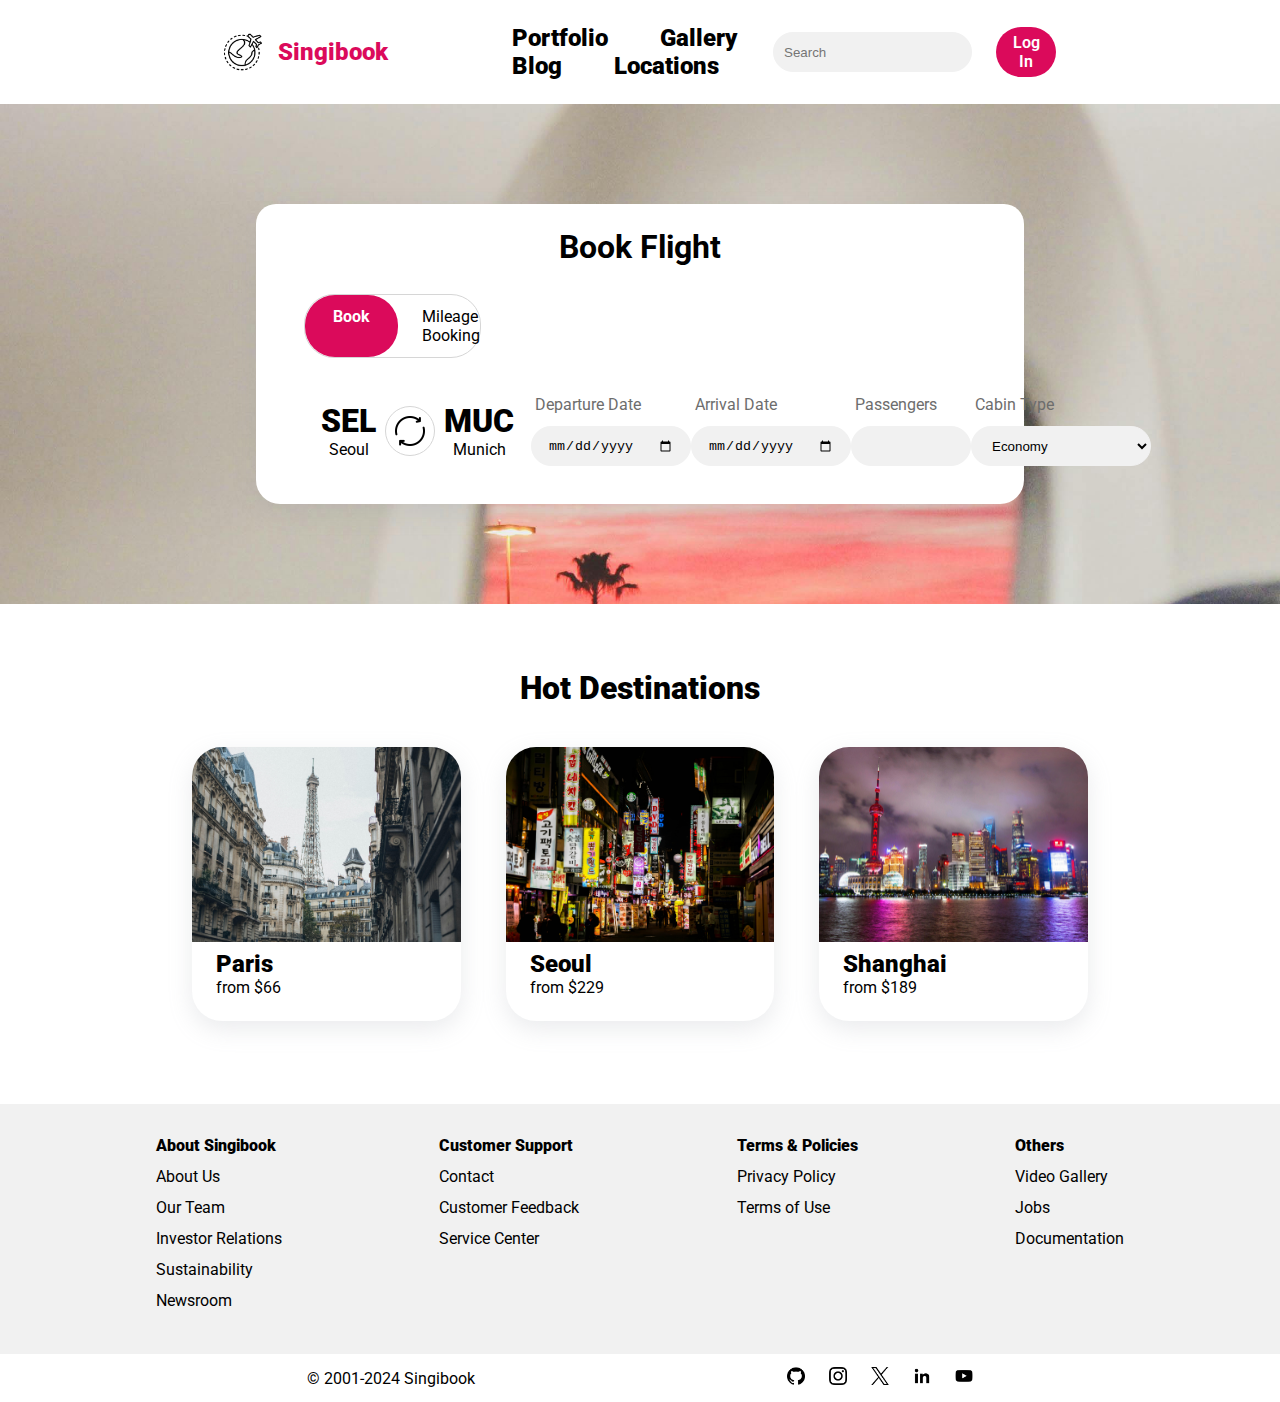
==== index.html @ e49af8c6 "Adjust home page" ====
<!DOCTYPE html>
<html lang="en">
<head>
    <meta charset="UTF-8">
    <meta name="viewport" content="width=device-width, initial-scale=1.0">
    <title>Singibook - Book your flight now!</title>
    <link rel="stylesheet" href="style.css" />
</head>
<body>
    <div class="main">
        <header class="header">
            <div class="header-wrapper">
                <a href="index.html">
                    <div class="logo">
                        <img src="img/logo.png" alt="singibook logo" height="38px">
                        <div class="logo-text">Singibook</div>
                    </div>
                </a>
                <div class="header-links">
                    <a href="/pages/portfolio.html" target="_blank" rel="noopener noreferrer">Portfolio</a>
                    <a href="/pages/gallery.html" target="_blank" rel="noopener noreferrer">Gallery</a>
                    <a href="/pages/blog.html" target="_blank" rel="noopener noreferrer">Blog</a>
                    <a href="/pages/locations.html" target="_blank" rel="noopener noreferrer">Locations</a>
                </div>
                <div class="search-section">
                    <input type="text" name="search" id="" placeholder="Search">
                    <button class="login">Log In</button>
                </div>
            </div>
        </header>
        <div class="book">
            <div class="book-wrapper">
                <div class="flag-box">
                    <button class="book-flight-flag">Book Flight</button>
                </div>
                <div class="book-window">
                    <div class="book-flight">
                        <div class="book-top">
                            <div class="toggler">
                                <div class="book-default">Book</div>
                                <a href="" class="mileage-booking">Mileage Booking</a>
                            </div>
                        </div>
                        <div class="book-bottom">
                            <div class="book-bottom-left">
                                <button class="city-out">
                                    <div class="city-out-code">SEL</div>
                                    <div class="city-out-full">Seoul</div>
                                </button>
                                <button class="swapper"><img src="img/swap.png" alt="" height="32px"></button>
                                <button class="city-in">
                                    <div class="city-in-code">MUC</div>
                                    <div class="city-in-full">Munich</div>
                                </button>
                            </div>
                            <div class="book-bottom-right">
                                <div class="departure-date">
                                    <label for="d-date">Departure Date</label>
                                    <input type="date" id="d-date">
                                </div>
                                <div class="arrival-date">
                                    <label for="a-date">Arrival Date</label>
                                    <input type="date" id="a-date">
                                </div>
                                <div class="passengers">
                                    <label for="passengers">Passengers</label>
                                    <input type="number" id="passengers" min="1" max="9">
                                </div>
                                <div class="cabin-class">
                                    <label for="cabin">Cabin Type</label>
                                    <select name="cabin" id="cabin">
                                      <option value="javascript">Economy</option>
                                      <option value="php">First</option>
                                      <option value="java">Business</option>
                                    </select>
                                </div>
                                <button class="ticket-search"></button>
                            </div>
                        </div>
                    </div>
                    <div class="my-trips"></div>
                    <div class="check-in"></div>
                    <div class="flight-status"></div>
                </div>
            </div> 
        </div>
        <div class="notice-box">
            <div class="notice-title-top">Hot Destinations</div>
            <div class="notice-wrapper">
                <a href="https://en.wikipedia.org/wiki/Paris" target="_blank" rel="noopener noreferrer" class="notice">
                        <img src="img/paris.jpg" alt="">
                        <div class="notice-title">Paris</div>
                        <div class="notice-price">from $66</div>
                </a>
                <a href="https://en.wikipedia.org/wiki/Seoul" target="_blank" rel="noopener noreferrer" class="notice">
                        <img src="img/seoul.jpg" alt="">
                        <div class="notice-title">Seoul</div>
                        <div class="notice-price">from $229</div>
                </a>
                <a href="https://en.wikipedia.org/wiki/Shanghai" target="_blank" rel="noopener noreferrer" class="notice">
                        <img src="img/shanghai.jpeg" alt="">
                        <div class="notice-title">Shanghai</div>
                        <div class="notice-price">from $189</div>
                </a>
            </div>
        </div>
        <div class="information-box">
            <ul class="information-wrapper">
                <ul class="about-wrapper">
                    <li class="list-title">About Singibook</li>
                    <a href="pages/about.html" target="_blank" rel="noopener noreferrer"><li>About Us</li></a>
                    <a href=""><li>Our Team</li></a>
                    <a href=""><li>Investor Relations</li></a>
                    <a href=""><li>Sustainability</li></a>
                    <a href=""><li>Newsroom</li></a>
                </ul>
                <ul class="cs-wrapper">
                    <li class="list-title">Customer Support</li>
                    <a href="pages/contact.html" target="_blank" rel="noopener noreferrer"><li>Contact</li></a>
                    <a href=""><li>Customer Feedback</li></a>
                    <a href=""><li>Service Center</li></a>
                </ul>
                <ul class="tos-wrapper">
                    <li class="list-title">Terms & Policies</li>
                    <a href=""><li>Privacy Policy</li></a>
                    <a href=""><li>Terms of Use</li></a>
                </ul>
                <ul class="other-wrapper">
                    <li class="list-title">Others</li>
                    <a href="pages/video.html" target="_blank" rel="noopener noreferrer"><li>Video Gallery</li></a>
                    <a href=""><li>Jobs</li></a>
                    <a href=""><li>Documentation</li></a>
                </ul>
            </ul>
        </div>
        <footer class="footer">
            <div class="trademark">© 2001-2024 Singibook</div>
            <div class="social-media">
                <a href="https://github.com/mililca" target="_blank" rel="noopener noreferrer"><img src="img/github.png" alt="github logo" height="18px"></a>
                <a href="https://www.instagram.com/" target="_blank" rel="noopener noreferrer"><img src="img/instagram.png" alt="instagram logo" height="18px"></a>
                <a href="https://twitter.com/?lang=en" target="_blank" rel="noopener noreferrer"><img src="img/twitter.png" alt="twitter logo" height="18px"></a>
                <a href="https://www.linkedin.com/in/natalia-shelepova-446879180/" target="_blank" rel="noopener noreferrer"><img src="img/linkedin.png" alt="linkedin logo" height="18px"></a>
                <a href="https://www.youtube.com/" target="_blank" rel="noopener noreferrer"><img src="img/youtube.png" alt="youtube logo" height="18px"></a>
            </div>
        </footer>
    </div>
</body>
</html>
---- style.css ----
@import url('https://fonts.googleapis.com/css2?family=Noto+Sans+KR&family=Roboto&display=swap');

*,
*::before,
*::after {
  margin: 0;
  padding: 0;
  box-sizing: inherit;
}

html {
  font-size: 62.5%;
  overflow-y:scroll
}

body {
  box-sizing: border-box;
  font-size: 1.6rem;
  font-family: 'Roboto', sans-serif;
  height: 100%;
}

a {
    color: black;
    text-decoration: none; 
}

.header-links > a {
    box-shadow: inset 0 0 0 0 #db0a5b;
    color: black;
    transition: color .3s ease-in-out, box-shadow .3s ease-in-out;
}

.header-links > a:hover {
    box-shadow: inset 150px 0 0 0 #db0a5b;
    color: white;
}

ul {
    list-style-type: none;
}

button, input[type="submit"], input[type="reset"] {
	background: none;
	color: inherit;
	border: none;
	padding: 0;
	font: inherit;
	cursor: pointer;
	outline: inherit;
}

.header-wrapper {
    display: flex;
    justify-content: space-between;
    align-items: center;
    margin: 0 15%;
    padding: 24px 32px;
}

.header-links {
    gap: 16px;
    margin-left: 100px;
}

.logo {
    color: #db0a5b;
    font-weight: 900;
    font-size: 24px;
    display: flex;
    flex-direction: row;
    justify-content: center;
    align-items: center;
    gap: 16px;
}

.search-section {
    display: inline-flex;
    gap: 24px;
    align-items: center;
}

.header-links > * {
    padding: 0 24px;
    font-weight: 900;
    font-size: 24px;
}

.search-section > input {
	border: 1px solid #f1f1f1;
	height: 40px;
	padding: 0 10px;
	width: 200px;
    border-radius: 30px;
    background-color: #f1f1f1;
}

.search-section > input:focus {
	animation: glow 800ms ease-out infinite alternate;
	outline: none;
}

.login {
    display: flex;
    align-items: center;
    background-color: #db0a5b;
    color: white;
    font-weight: 600;
	padding: 6px 16px;
    border-radius: 30px;
}

.login:hover {
    background-color: #ff5e9c;
}

.book {
    display: flex;
    align-items: center;
    justify-content: center;
    background-image: url("img/plane.jpg");
    background-size: 1900px;
    height: 500px;
}

.book-wrapper {
    display: flex;
    flex-direction: column;
    height: 60%;
    width: 60%;
    border-radius: 30px;
    box-shadow: rgba(149, 157, 165, 0.2) 0px 8px 24px;
}

.book-window {
    display: flex;
    flex-direction: column;
    background-color: white;
    height: 100%;
    width: 100%;
    border-radius: 0px 0px 24px 24px;
}

.notice-box {
    /*border: 1mm solid red;*/
    display: flex;
    flex-direction: column;
    align-items: center;
    justify-content: center;
    height: 500px;
    gap: 16px;
    padding-bottom: 42px;
}

.notice-title {
    /*border: 1mm solid red;*/
    padding: 24px 0;
    font-weight: 900;
    font-size: 24px;
}

.notice-wrapper {
    /*border: 1mm solid red;*/
    display: flex;
    align-items: center;
    justify-content: space-between;
    height: 60%;
    width: 70%;
}

.notice {
    width: 30%;
    height: 100%;
    box-shadow: rgba(149, 157, 165, 0.2) 0px 8px 24px;
    border-radius: 30px;
}

.information-box {
    height: 250px;
    background-color: #f1f1f1;
    display: flex;
    justify-content: center;
    align-items: center;
}

.information-wrapper {
    width: 1000px;
    display: flex;
    flex-direction: row;
    justify-content: space-between;
    padding: 16px;
}

footer {
    height: 48px;
    display: flex;
    justify-content: space-between;
    align-items: center;
    padding: 0px 24%;
}

.social-media {
    display: flex;
    gap: 24px;
}

.list-title {
    font-weight: 900;
    margin-bottom: 12px;
}

li {
    margin-bottom: 12px;
}

.notice-title-top {
    font-weight: 900;
    font-size: 32px;
    padding: 24px 0px;
}

.notice {
    display: flex;
    flex-direction: column;
    overflow: hidden;
}

.notice-title {
    padding: 8px 24px 0px 24px;
}

.notice-price {
    padding: 0px 24px 24px 24px;
}

.notice > img {
    height: 75%;
    object-fit: cover;
    transition: transform .5s ease;
}

.notice > img:hover {
    transform: scale(1.8);
}

.flag-box > button {
    flex: 1 1 0px;
    padding: 24px 0px 0px 0px;
    font-size: 32px;
    font-weight: 700;
    border-radius: 20px 20px 0px 0px;
}

.book-flight-flag {
    background-color: white;
    width: 100%;
}

ul > a:hover {
    color: #db0a5b;
}

.book-flight {
    display: flex;
    flex-direction: column;
    height: 100%;
}

.book-top {
    flex: 1 1 auto;
    display: flex;
    align-items: end;
}

.book-bottom {
    flex: 2 1 auto;
}

.my-trips, .check-in, .flight-status {
    display: none;
}

.toggler {
    border: 0.1mm solid rgb(214, 214, 214);
    display: flex;
    flex-direction: row;
    justify-content: space-between;
    width: 23%;
    border-radius: 30px;
    margin-left: 48px;
}

.book-default {
    background-color: #db0a5b;
    padding: 12px 28px;
    border-radius: 30px;
    color: white;
    font-weight: 700;
}

.mileage-booking {
    padding: 12px 24px;
}

.mileage-booking:hover {
    color: #db0a5b;
}

.book-bottom {
    display: flex;
    flex-direction: row;
}

.book-bottom-left {
    display: flex;
    flex-direction: row;
    flex: 1 1 auto;
    justify-content: center;
    align-items: center;
    margin-left: 48px;
    padding: 0px 16px;
}

.city-out:hover, .city-in:hover {
    border: 0.5mm solid #db0a5b;
    border-radius: 8px;
}

.swapper {
    flex: 1 1 auto;
    display: flex;
    justify-content: center;
    align-items: center;
    border: 0.5mm solid rgb(214, 214, 214);
    border-radius: 50px;
    padding: 8px;
    margin: 8px;
}

.swapper:hover {
    border: 0.5mm solid #db0a5b;
}

.book-bottom-right {
    display: flex;
    flex-direction: row;
    justify-content: space-around;
    align-items: center;
    flex: 5 1 auto;
}

.city-in, .city-out {
    flex: 4 1 auto;
    display: flex;
    flex-direction: column;
    justify-content: center;
    align-items: center;
    padding: 16px 0px;
    border: 0.5mm solid white;
}

.city-in-code, .city-out-code {
    font-size: 32px;
    font-weight: 900;
}

.departure-date > input {
    border: 1px solid #f1f1f1;
	height: 40px;
    padding: 16px;
	width: 160px;
    border-radius: 30px;
    background-color: #f1f1f1;
}

.arrival-date > input {
    border: 1px solid #f1f1f1;
	height: 40px;
    padding: 16px;
	width: 160px;
    border-radius: 30px;
    background-color: #f1f1f1;
}

.passengers > input {
    border: 1px solid #f1f1f1;
	height: 40px;
	padding: 0 16px;
	width: 120px;
    border-radius: 30px;
    background-color: #f1f1f1;
}

.departure-date, .arrival-date, .passengers, .cabin-class {
    display: flex;
    flex-direction: column;
    color: #6d6d6d;
    gap: 12px;
}

label {
    margin-left: 4px;
}

select {
    border: 1px solid #f1f1f1;
	height: 40px;
    padding: 0px 16px;
	width: 180px;
    border-radius: 30px;
    background-color: #f1f1f1;
}
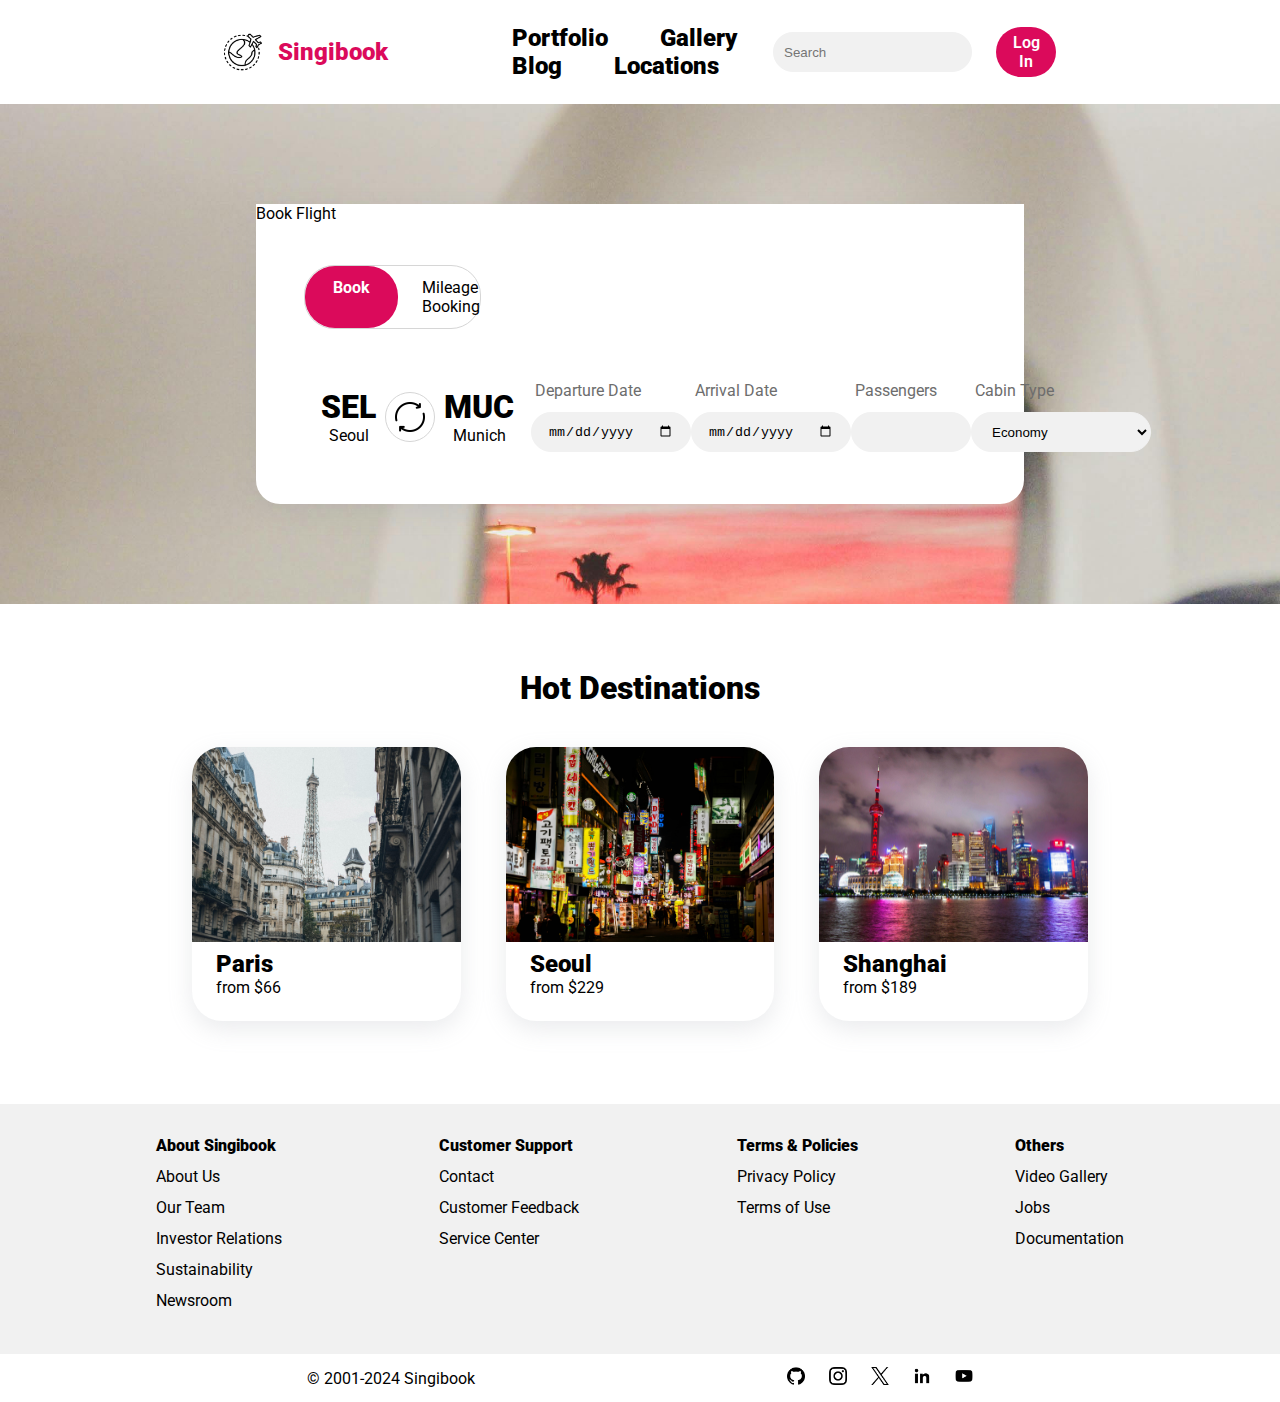
==== commit 157d8677: "Tweak home page" ====
--- a/index.html
+++ b/index.html
@@ -5,9 +5,17 @@
     <meta name="viewport" content="width=device-width, initial-scale=1.0">
     <title>Singibook - Book your flight now!</title>
     <link rel="stylesheet" href="style.css" />
+    <script src="script.js"></script>
 </head>
 <body>
     <div class="main">
+        <div class="pop-up-departure-wrapper">
+            <div class="pop-up-departure" style="display:none;">
+                <div class="pop-up-title">Search Origin</div>
+                <input type="text" name="search" id="" placeholder="Search Destinations">
+                <a href="pages/portfolio.html" class="search-destinations">View All Destinations</a>
+            </div>
+        </div>
         <header class="header">
             <div class="header-wrapper">
                 <a href="index.html">
@@ -31,7 +39,7 @@
         <div class="book">
             <div class="book-wrapper">
                 <div class="flag-box">
-                    <button class="book-flight-flag">Book Flight</button>
+                    <div class="book-flight-flag">Book Flight</div>
                 </div>
                 <div class="book-window">
                     <div class="book-flight">
@@ -43,7 +51,7 @@
                         </div>
                         <div class="book-bottom">
                             <div class="book-bottom-left">
-                                <button class="city-out">
+                                <button class="city-out" onclick="showDiv()">
                                     <div class="city-out-code">SEL</div>
                                     <div class="city-out-full">Seoul</div>
                                 </button>
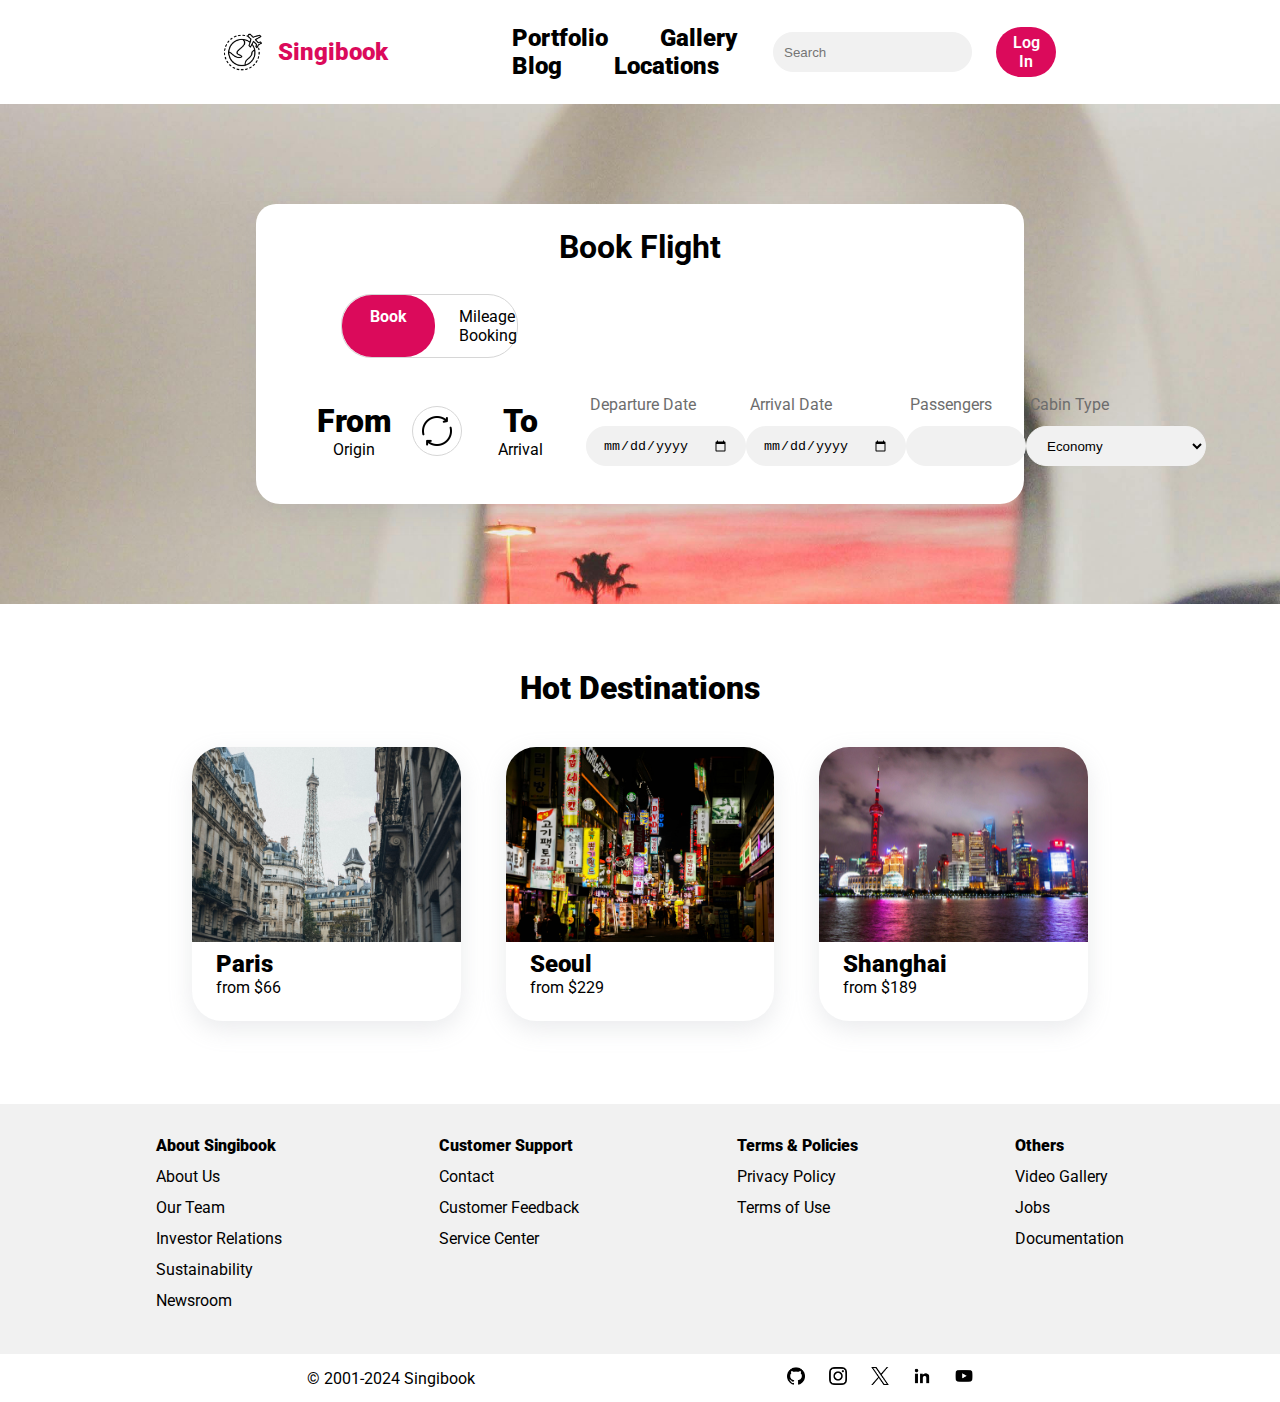
==== commit c72a7e5d: "Add javascript to home page" ====
--- a/index.html
+++ b/index.html
@@ -9,13 +9,6 @@
 </head>
 <body>
     <div class="main">
-        <div class="pop-up-departure-wrapper">
-            <div class="pop-up-departure" style="display:none;">
-                <div class="pop-up-title">Search Origin</div>
-                <input type="text" name="search" id="" placeholder="Search Destinations">
-                <a href="pages/portfolio.html" class="search-destinations">View All Destinations</a>
-            </div>
-        </div>
         <header class="header">
             <div class="header-wrapper">
                 <a href="index.html">
@@ -51,14 +44,14 @@
                         </div>
                         <div class="book-bottom">
                             <div class="book-bottom-left">
-                                <button class="city-out" onclick="showDiv()">
-                                    <div class="city-out-code">SEL</div>
-                                    <div class="city-out-full">Seoul</div>
+                                <button class="city-out" onclick="departureOpen()">
+                                    <div class="city-out-code">From</div>
+                                    <div class="city-out-full">Origin</div>
                                 </button>
-                                <button class="swapper"><img src="img/swap.png" alt="" height="32px"></button>
-                                <button class="city-in">
-                                    <div class="city-in-code">MUC</div>
-                                    <div class="city-in-full">Munich</div>
+                                <button class="swapper" onclick="swap(); chooseDeparture(); chooseArrival()"><img src="img/swap.png" alt="" height="32px"></button>
+                                <button class="city-in" onclick="arrivalOpen()">
+                                    <div class="city-in-code">To</div>
+                                    <div class="city-in-full">Arrival</div>
                                 </button>
                             </div>
                             <div class="book-bottom-right">
@@ -91,6 +84,46 @@
                     <div class="flight-status"></div>
                 </div>
             </div> 
+        </div>
+        <div class="pop-up-departure-wrapper" style="display:none;">
+            <div class="pop-up-departure">
+                <div class="pop-up-title">
+                    <h3>Search Origin</h3>
+                    <button class="close" onclick="departureClose(); chooseDeparture()"><img src="/img/close.png" alt="" height="18px"></button>
+                </div>
+                <label for="origin">Choose Origin</label>
+                <select name="origin" id="origin">
+                  <option value="paris">Paris</option>
+                  <option value="seoul">Seoul</option>
+                  <option value="moscow">Moscow</option>
+                  <option value="shanghai">Shanghai</option>
+                  <option value="belgrade">Belgrade</option>
+                  <option value="berlin">Berlin</option>
+                  <option value="tallinn">Tallinn</option>
+                  <option value="istanbul">Istanbul</option>
+                </select>
+                <a href="pages/portfolio.html" target="_blank" rel="noopener noreferrer" class="search-destinations">View All Destinations</a>
+            </div>
+        </div>
+        <div class="pop-up-arrival-wrapper" style="display:none;">
+            <div class="pop-up-arrival">
+                <div class="pop-up-title">
+                    <h3>Search Arrival</h3>
+                    <button class="close" onclick="arrivalClose(); chooseArrival()"><img src="/img/close.png" alt="" height="18px"></button>
+                </div>
+                <label for="arrival">Choose Arrival</label>
+                <select name="arrival" id="arrival">
+                  <option value="paris">Paris</option>
+                  <option value="seoul">Seoul</option>
+                  <option value="moscow">Moscow</option>
+                  <option value="shanghai">Shanghai</option>
+                  <option value="belgrade">Belgrade</option>
+                  <option value="berlin">Berlin</option>
+                  <option value="tallinn">Tallinn</option>
+                  <option value="istanbul">Istanbul</option>
+                </select>
+                <a href="pages/portfolio.html" target="_blank" rel="noopener noreferrer" class="search-destinations">View All Destinations</a>
+            </div>
         </div>
         <div class="notice-box">
             <div class="notice-title-top">Hot Destinations</div>
--- a/style.css
+++ b/style.css
@@ -10,14 +10,13 @@
 
 html {
   font-size: 62.5%;
-  overflow-y:scroll
+  overflow-y: scroll;
 }
 
 body {
   box-sizing: border-box;
   font-size: 1.6rem;
   font-family: 'Roboto', sans-serif;
-  height: 100%;
 }
 
 a {
@@ -243,12 +242,14 @@
     transform: scale(1.8);
 }
 
-.flag-box > button {
+.flag-box > div {
     flex: 1 1 0px;
     padding: 24px 0px 0px 0px;
     font-size: 32px;
     font-weight: 700;
     border-radius: 20px 20px 0px 0px;
+    display: flex;
+    justify-content: center;
 }
 
 .book-flight-flag {
@@ -287,7 +288,7 @@
     justify-content: space-between;
     width: 23%;
     border-radius: 30px;
-    margin-left: 48px;
+    margin-left: 85px;
 }
 
 .book-default {
@@ -317,7 +318,7 @@
     flex: 1 1 auto;
     justify-content: center;
     align-items: center;
-    margin-left: 48px;
+    margin-left: 32px;
     padding: 0px 16px;
 }
 
@@ -346,7 +347,7 @@
     flex-direction: row;
     justify-content: space-around;
     align-items: center;
-    flex: 5 1 auto;
+    flex: 4 1 auto;
 }
 
 .city-in, .city-out {
@@ -357,6 +358,7 @@
     align-items: center;
     padding: 16px 0px;
     border: 0.5mm solid white;
+    width: 100px;
 }
 
 .city-in-code, .city-out-code {
@@ -409,4 +411,98 @@
 	width: 180px;
     border-radius: 30px;
     background-color: #f1f1f1;
+}
+
+.pop-up-departure-wrapper {
+    display: none;
+    width: 500px;
+    height: 200px;
+    position: absolute;
+    left: 20%;
+    top: 500px;
+    border-radius: 20px;
+}
+
+.pop-up-departure {
+    display: flex;
+    flex-direction: column;
+    align-items: space-between;
+    justify-content: space-between;
+    background-color: white;
+    width: 500px;
+    height: 220px;
+    border-radius: 20px;
+    padding: 24px;
+    box-shadow: rgba(65, 69, 73, 0.2) 0px 8px 24px;
+}
+
+.pop-up-title {
+    display: flex;
+    flex-direction: row;
+    justify-content: space-between;
+    font-size: 24px;
+    font-weight: 700;
+}
+
+.pop-up-departure > select {
+    border: 1px solid #f1f1f1;
+	height: 40px;
+	width: 100%;
+    border-radius: 30px;
+    background-color: #f1f1f1;
+}
+
+.pop-up-departure > a {
+    margin-top: 7%;
+}
+
+.pop-up-departure > a:hover {
+    color: #db0a5b;
+}
+
+.pop-up-arrival-wrapper {
+    display: none;
+    width: 500px;
+    height: 200px;
+    position: absolute;
+    left: 32%;
+    top: 500px;
+    border-radius: 20px;
+}
+
+.pop-up-arrival {
+    display: flex;
+    flex-direction: column;
+    align-items: space-between;
+    justify-content: space-between;
+    background-color: white;
+    width: 500px;
+    height: 220px;
+    border-radius: 20px;
+    padding: 24px;
+    box-shadow: rgba(65, 69, 73, 0.2) 0px 8px 24px;
+}
+
+.pop-up-title {
+    display: flex;
+    flex-direction: row;
+    justify-content: space-between;
+    font-size: 24px;
+    font-weight: 700;
+}
+
+.pop-up-arrival > select {
+    border: 1px solid #f1f1f1;
+	height: 40px;
+	width: 100%;
+    border-radius: 30px;
+    background-color: #f1f1f1;
+}
+
+.pop-up-arrival > a {
+    margin-top: 7%;
+}
+
+.pop-up-arrival > a:hover {
+    color: #db0a5b;
 }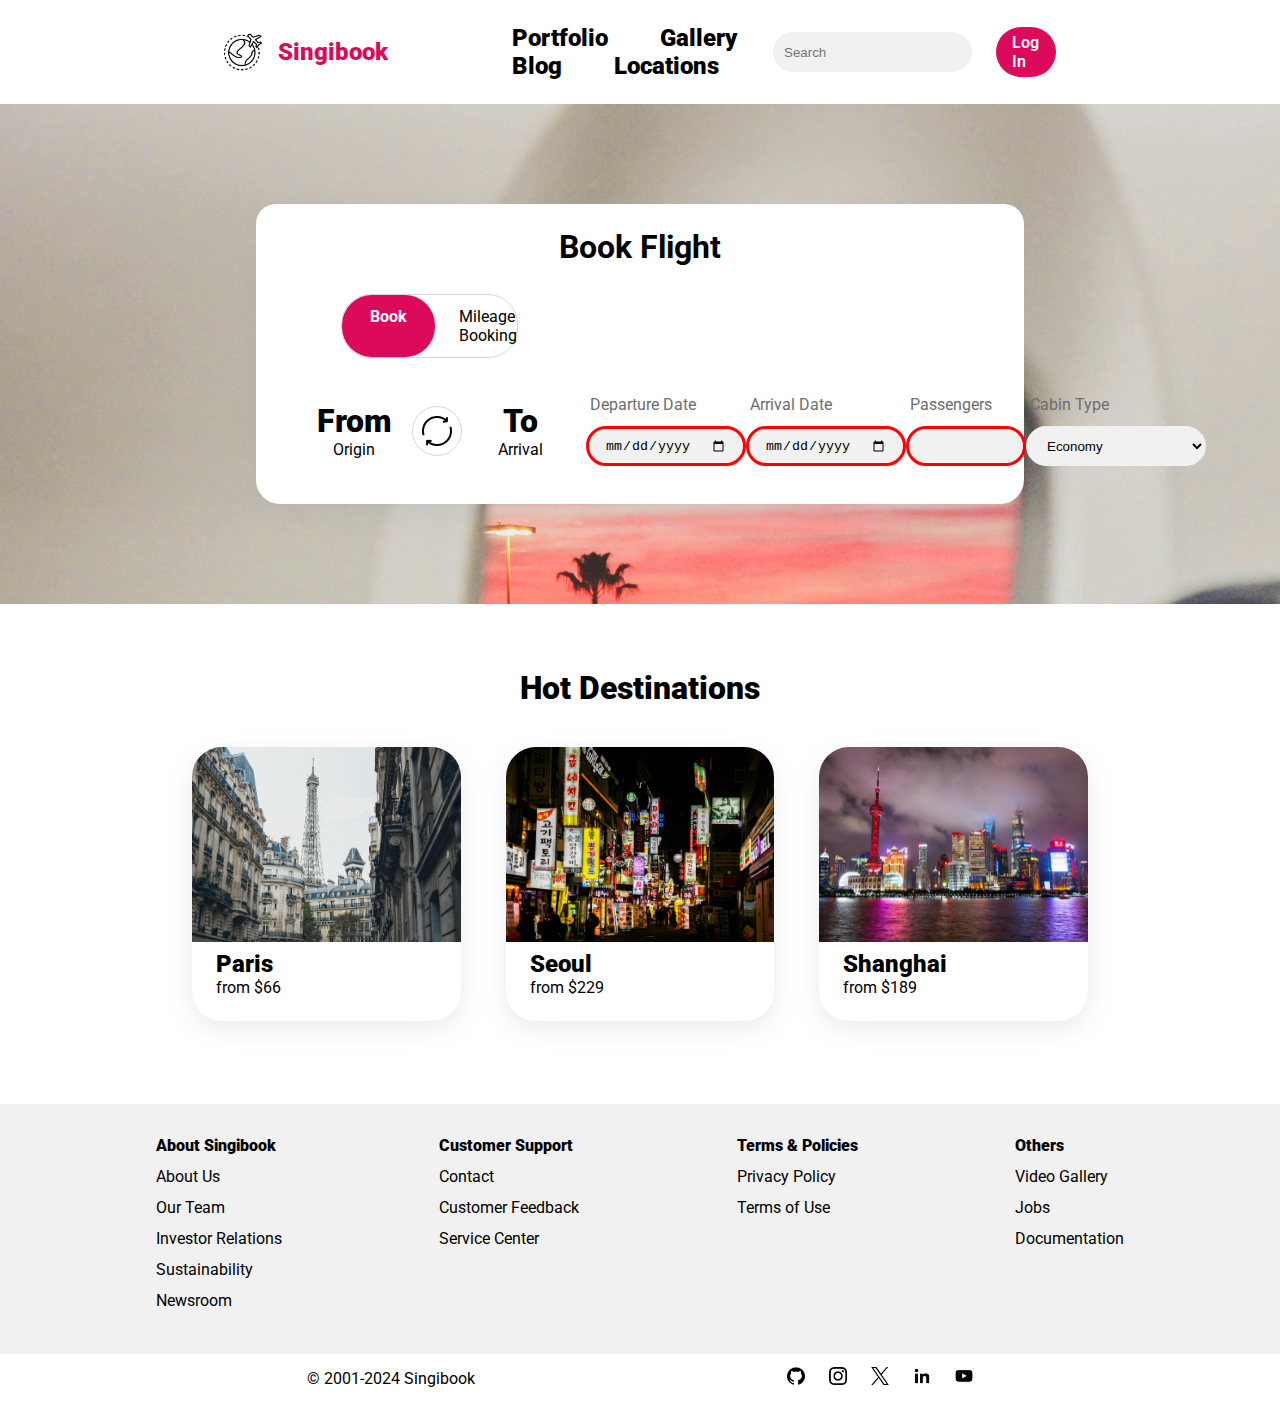
==== commit 2e120327: "Populate login page" ====
--- a/index.html
+++ b/index.html
@@ -25,7 +25,7 @@
                 </div>
                 <div class="search-section">
                     <input type="text" name="search" id="" placeholder="Search">
-                    <button class="login">Log In</button>
+                    <a href="/pages/login.html" class="login" target="_blank" rel="noopener noreferrer">Log In</a>
                 </div>
             </div>
         </header>
@@ -39,7 +39,7 @@
                         <div class="book-top">
                             <div class="toggler">
                                 <div class="book-default">Book</div>
-                                <a href="" class="mileage-booking">Mileage Booking</a>
+                                <a href="/pages/login.html" class="mileage-booking" target="_blank" rel="noopener noreferrer">Mileage Booking</a>
                             </div>
                         </div>
                         <div class="book-bottom">
@@ -57,19 +57,19 @@
                             <div class="book-bottom-right">
                                 <div class="departure-date">
                                     <label for="d-date">Departure Date</label>
-                                    <input type="date" id="d-date">
+                                    <input type="date" id="d-date" min="2024-03-15" max="2025-12-14" required>
                                 </div>
                                 <div class="arrival-date">
                                     <label for="a-date">Arrival Date</label>
-                                    <input type="date" id="a-date">
+                                    <input type="date" id="a-date" min="2024-03-16" max="2025-12-14" required>
                                 </div>
                                 <div class="passengers">
                                     <label for="passengers">Passengers</label>
-                                    <input type="number" id="passengers" min="1" max="9">
+                                    <input type="number" id="passengers" min="1" max="9" required>
                                 </div>
                                 <div class="cabin-class">
                                     <label for="cabin">Cabin Type</label>
-                                    <select name="cabin" id="cabin">
+                                    <select name="cabin" id="cabin" required>
                                       <option value="javascript">Economy</option>
                                       <option value="php">First</option>
                                       <option value="java">Business</option>
--- a/style.css
+++ b/style.css
@@ -505,4 +505,8 @@
 
 .pop-up-arrival > a:hover {
     color: #db0a5b;
-}+}
+
+input:invalid {
+    border: 1mm solid red;
+}
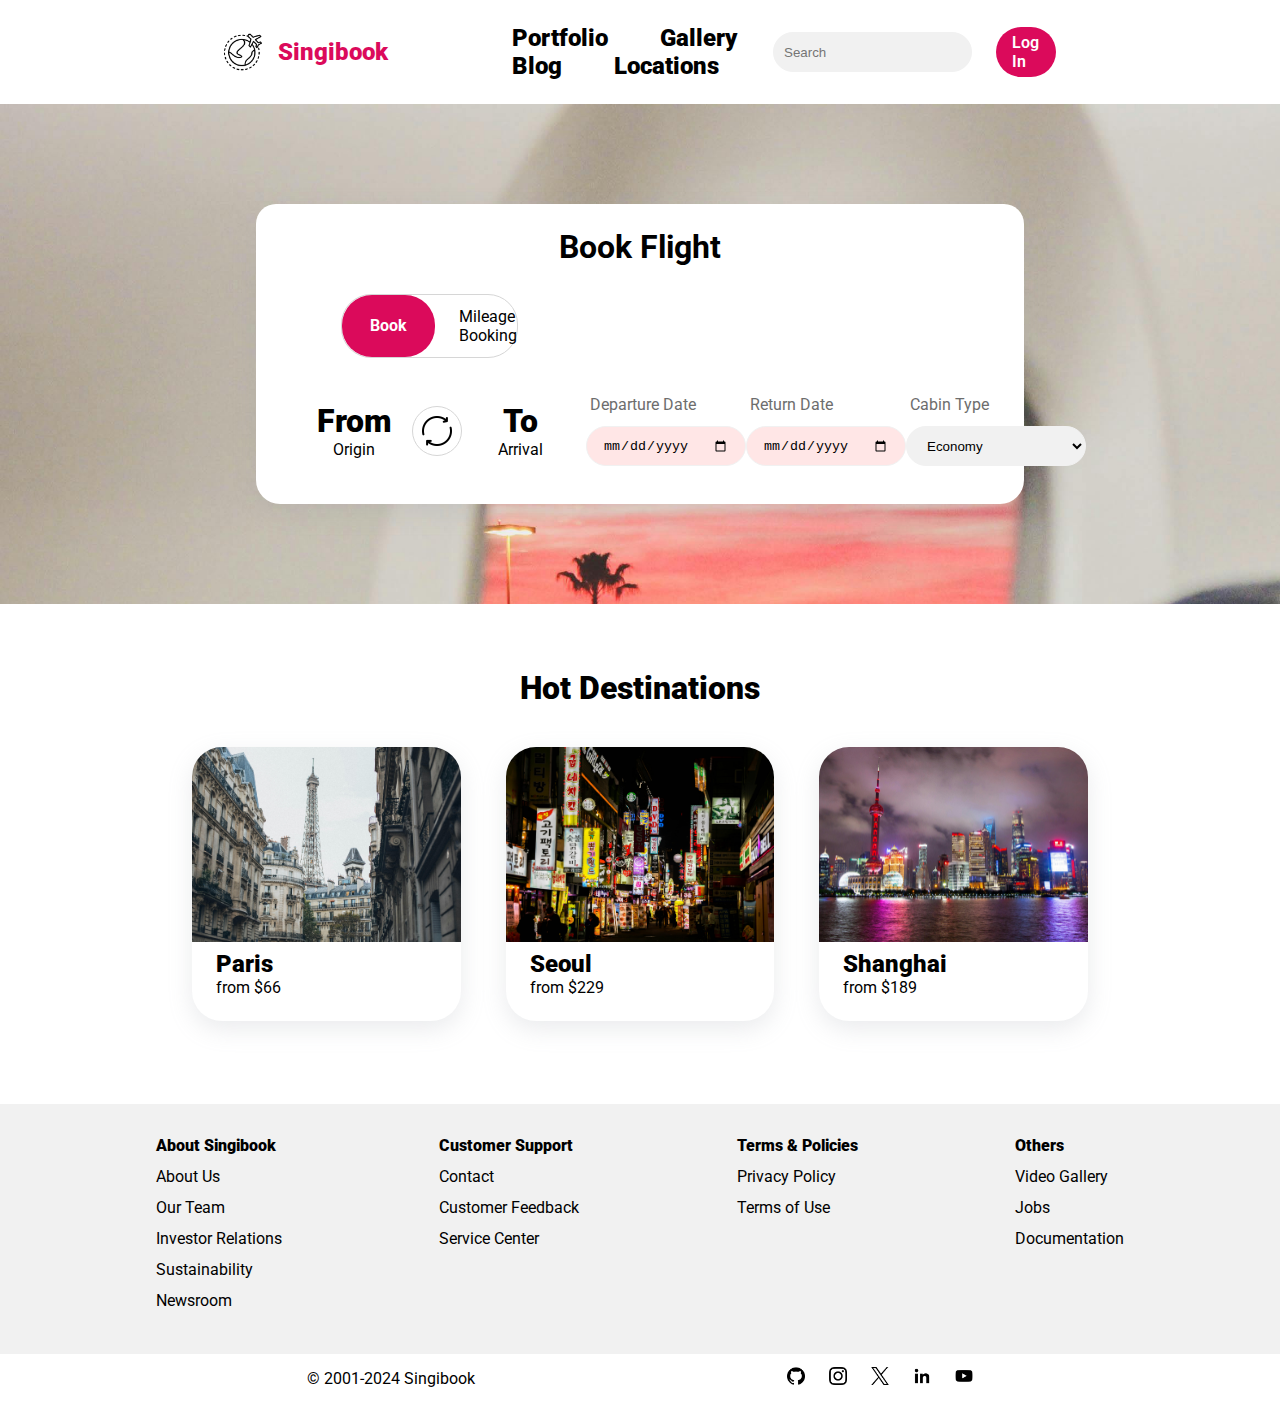
==== commit de5906e6: "Ensure form validation" ====
--- a/index.html
+++ b/index.html
@@ -38,7 +38,7 @@
                     <div class="book-flight">
                         <div class="book-top">
                             <div class="toggler">
-                                <div class="book-default">Book</div>
+                                <button class="book-default" onclick="bookTicketDeparture(); bookTicketReturn()">Book</button>
                                 <a href="/pages/login.html" class="mileage-booking" target="_blank" rel="noopener noreferrer">Mileage Booking</a>
                             </div>
                         </div>
@@ -55,27 +55,25 @@
                                 </button>
                             </div>
                             <div class="book-bottom-right">
-                                <div class="departure-date">
-                                    <label for="d-date">Departure Date</label>
-                                    <input type="date" id="d-date" min="2024-03-15" max="2025-12-14" required>
-                                </div>
-                                <div class="arrival-date">
-                                    <label for="a-date">Arrival Date</label>
-                                    <input type="date" id="a-date" min="2024-03-16" max="2025-12-14" required>
-                                </div>
-                                <div class="passengers">
-                                    <label for="passengers">Passengers</label>
-                                    <input type="number" id="passengers" min="1" max="9" required>
-                                </div>
-                                <div class="cabin-class">
-                                    <label for="cabin">Cabin Type</label>
-                                    <select name="cabin" id="cabin" required>
-                                      <option value="javascript">Economy</option>
-                                      <option value="php">First</option>
-                                      <option value="java">Business</option>
-                                    </select>
-                                </div>
-                                <button class="ticket-search"></button>
+                                <form action="" class="book-bottom-right" name="myForm">
+                                    <div class="departure-date">
+                                        <label for="d-date">Departure Date</label>
+                                        <input type="date" id="d-date" name="departureDate" min="2024-03-18" max="2025-12-14" required>
+                                    </div>
+                                    <div class="arrival-date">
+                                        <label for="a-date">Return Date</label>
+                                        <input type="date" id="a-date" name="returnDate" min="2024-03-16" max="2025-12-14" required>
+                                    </div>
+                                    <div class="cabin-class">
+                                        <label for="cabin">Cabin Type</label>
+                                        <select name="cabin" id="cabin" required>
+                                          <option value="javascript">Economy</option>
+                                          <option value="php">First</option>
+                                          <option value="java">Business</option>
+                                        </select>
+                                    </div>
+                                </form>
+                                <button class="ticket-search" ></button>
                             </div>
                         </div>
                     </div>
--- a/style.css
+++ b/style.css
@@ -293,7 +293,7 @@
 
 .book-default {
     background-color: #db0a5b;
-    padding: 12px 28px;
+    padding: 0px 28px;
     border-radius: 30px;
     color: white;
     font-weight: 700;
@@ -508,5 +508,5 @@
 }
 
 input:invalid {
-    border: 1mm solid red;
-}
+    background-color: rgb(255, 230, 230);
+}
